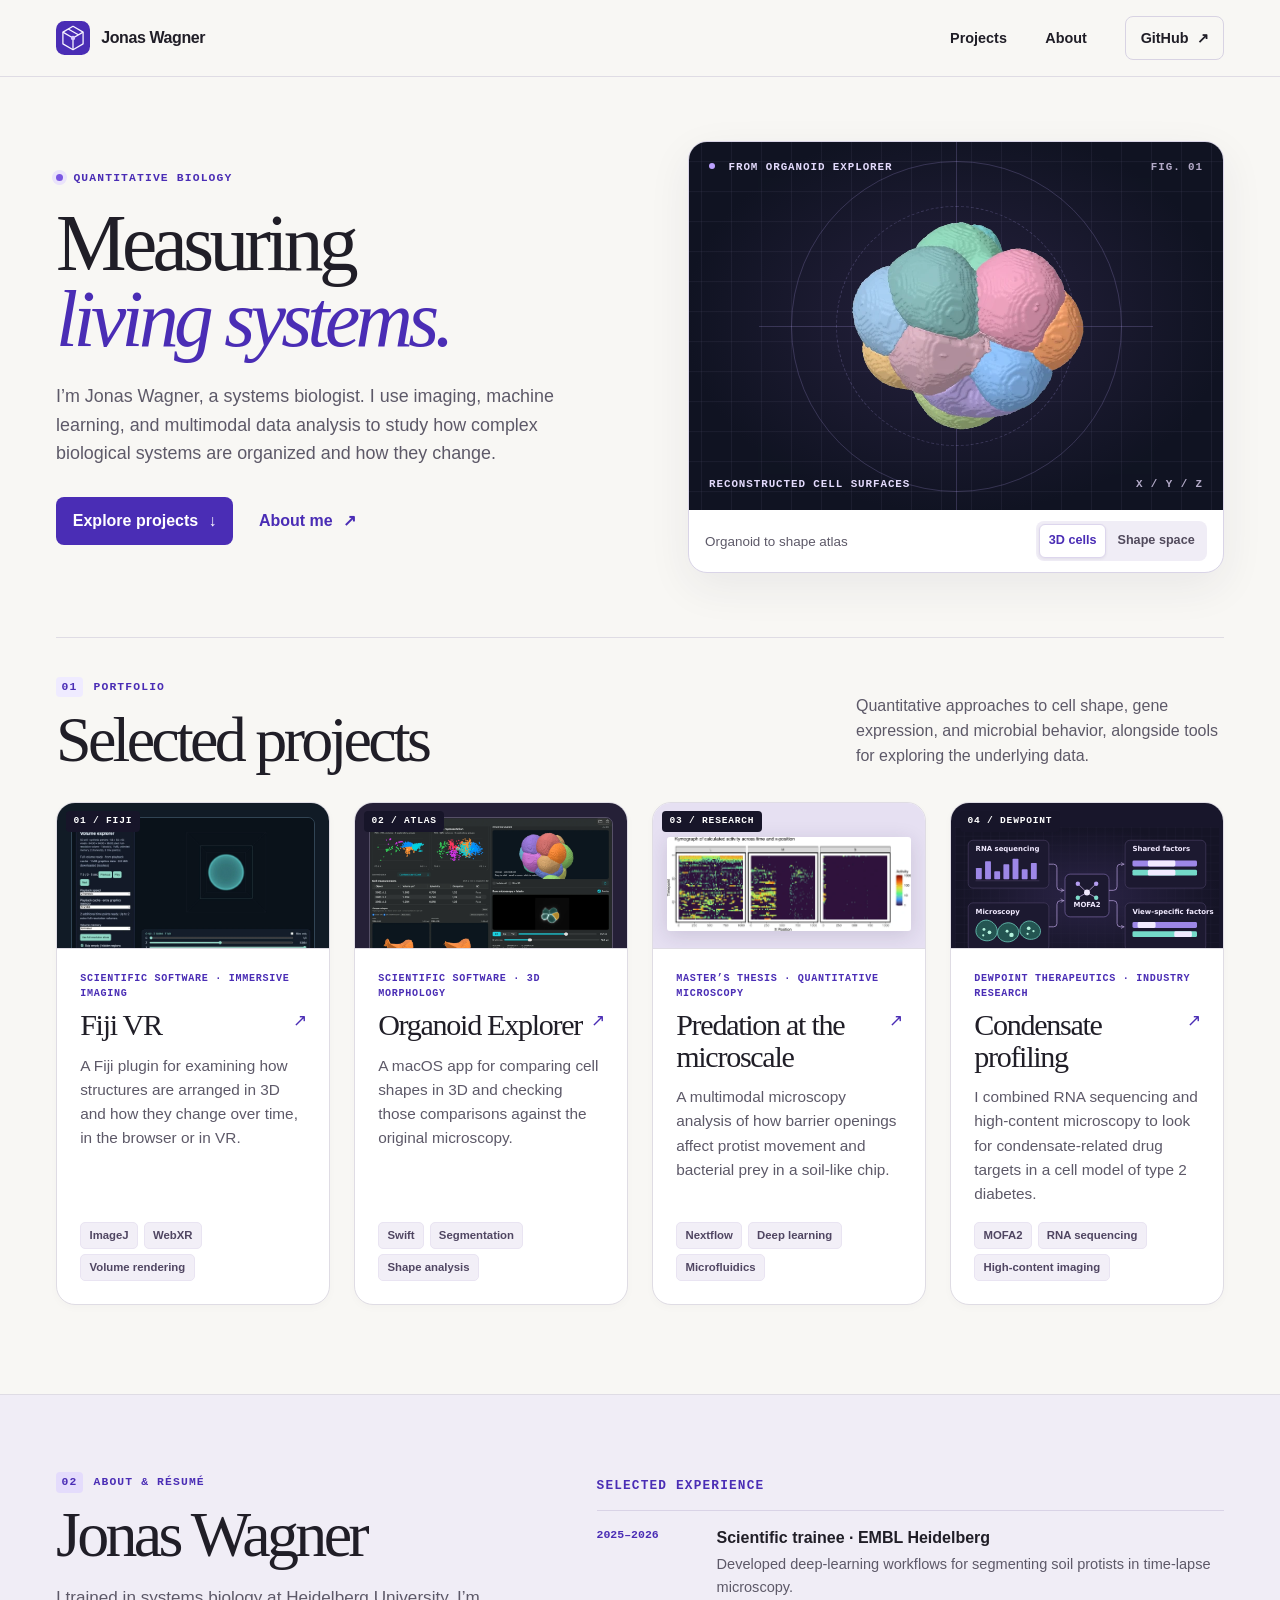
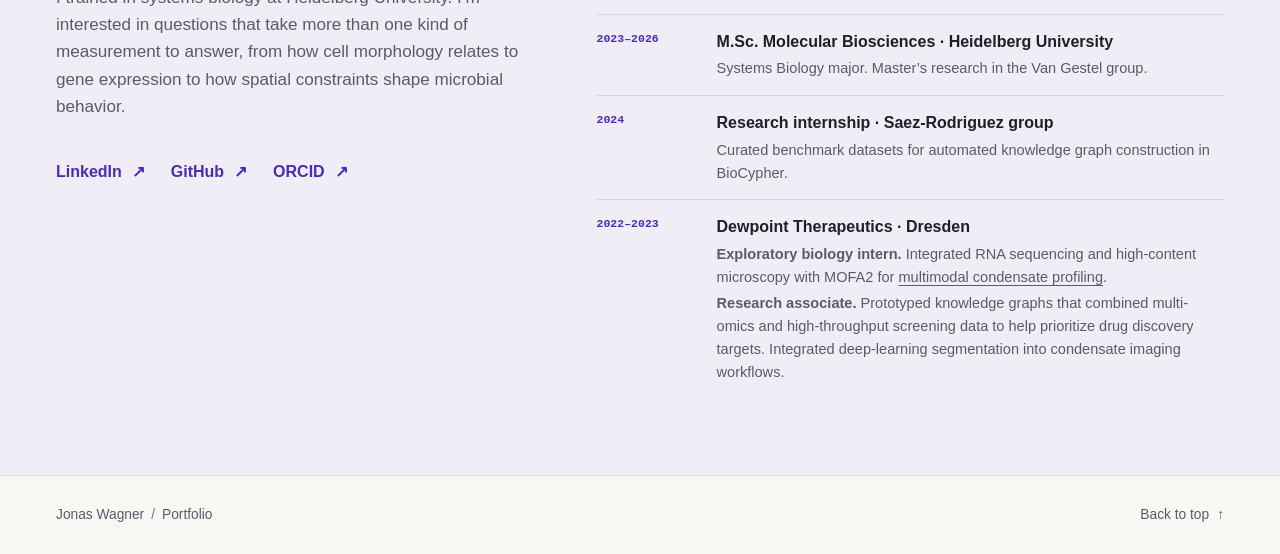
==== index.html @ bb7e2781 "Publish quantitative biology portfolio" ====
<!doctype html>
<html lang="en">
<head>
  <meta charset="utf-8">
  <meta name="viewport" content="width=device-width, initial-scale=1">
  <meta name="theme-color" content="#f8f7f4">
  <meta name="description" content="Jonas Wagner’s quantitative biology portfolio. Explore his work in multimodal data analysis, cell morphology, microbial ecology, and scientific software.">
  <title>Jonas Wagner · Quantitative Biology</title>
  <link rel="icon" href="assets/mark.svg" type="image/svg+xml">
  <link rel="stylesheet" href="assets/site.css">
  <script src="assets/site.js" defer></script>
</head>
<body id="top">
  <a class="skip-link" href="#main">Skip to content</a>
  <header class="site-header">
    <div class="shell header-inner">
      <a class="brand" href="index.html" aria-label="Jonas Wagner home">
        <img src="assets/mark.svg" width="34" height="34" alt="">
        <span>Jonas Wagner</span>
      </a>
      <nav aria-label="Main navigation">
        <a href="#projects">Projects</a>
        <a href="#about">About</a>
        <a class="nav-external" href="https://github.com/WagnerJon">GitHub <span aria-hidden="true">↗</span></a>
      </nav>
    </div>
  </header>

  <main id="main">
    <section class="shell hero" aria-labelledby="hero-title">
      <div class="hero-copy">
        <p class="eyebrow"><span class="dot"></span> Quantitative biology</p>
        <h1 id="hero-title">Measuring <em>living systems.</em></h1>
        <p class="hero-intro">I’m Jonas Wagner, a systems biologist. I use imaging, machine learning, and multimodal data analysis to study how complex biological systems are organized and how they change.</p>
        <div class="hero-actions">
          <a class="button button-primary" href="#projects">Explore projects <span aria-hidden="true">↓</span></a>
          <a class="text-link" href="#about">About me <span aria-hidden="true">↗</span></a>
        </div>
      </div>

      <figure class="specimen" data-specimen>
        <div class="specimen-stage">
          <div class="stage-heading">
            <span><i></i> From Organoid Explorer</span>
            <span class="stage-id">FIG. 01</span>
          </div>
          <div class="reticle" aria-hidden="true"><span></span></div>
          <img class="specimen-image" data-specimen-image src="assets/organoid-reconstruction.webp" alt="Cluster of reconstructed organoid cells, with each cell in a different color" width="760" height="570" fetchpriority="high">
          <div class="stage-foot">
            <span data-specimen-label>Reconstructed cell surfaces</span>
            <span class="axes" aria-hidden="true">X / Y / Z</span>
          </div>
        </div>
        <figcaption class="specimen-caption">
          <span>Organoid to shape atlas</span>
          <div class="switcher" data-specimen-switch hidden role="group" aria-label="Organoid visualization">
            <button type="button" data-view="reconstruction" aria-pressed="true">3D cells</button>
            <button type="button" data-view="shape" aria-pressed="false">Shape space</button>
          </div>
        </figcaption>
      </figure>
    </section>

    <section id="projects" class="shell projects" aria-labelledby="projects-title">
      <div class="section-heading">
        <div>
          <p class="eyebrow"><span class="section-index">01</span> Portfolio</p>
          <h2 id="projects-title">Selected projects</h2>
        </div>
        <p>Quantitative approaches to cell shape, gene expression, and microbial behavior, alongside tools for exploring the underlying data.</p>
      </div>

      <div class="project-grid">
        <article class="project-card">
          <a class="project-cover cover-fiji" href="fiji-vr.html" tabindex="-1" aria-hidden="true">
            <img src="assets/fiji-viewer.webp" width="1280" height="720" alt="">
            <span class="cover-index">01 / FIJI</span>
          </a>
          <div class="project-copy">
            <p class="eyebrow">Scientific software · Immersive imaging</p>
            <h3><a href="fiji-vr.html">Fiji VR <span class="card-arrow" aria-hidden="true">↗</span></a></h3>
            <p>A Fiji plugin for examining how structures are arranged in 3D and how they change over time, in the browser or in VR.</p>
            <ul class="tags" aria-label="Methods"><li>ImageJ</li><li>WebXR</li><li>Volume rendering</li></ul>
          </div>
        </article>

        <article class="project-card">
          <a class="project-cover cover-organoid" href="organoid-explorer.html" tabindex="-1" aria-hidden="true">
            <img src="assets/organoid-explorer.webp" width="1700" height="1137" alt="" loading="lazy">
            <span class="cover-index">02 / ATLAS</span>
          </a>
          <div class="project-copy">
            <p class="eyebrow">Scientific software · 3D morphology</p>
            <h3><a href="organoid-explorer.html">Organoid Explorer <span class="card-arrow" aria-hidden="true">↗</span></a></h3>
            <p>A macOS app for comparing cell shapes in 3D and checking those comparisons against the original microscopy.</p>
            <ul class="tags" aria-label="Methods"><li>Swift</li><li>Segmentation</li><li>Shape analysis</li></ul>
          </div>
        </article>

        <article class="project-card">
          <a class="project-cover cover-thesis" href="masters-thesis.html" tabindex="-1" aria-hidden="true">
            <img src="assets/thesis-activity.webp" width="1013" height="392" alt="" loading="lazy">
            <span class="cover-index">03 / RESEARCH</span>
          </a>
          <div class="project-copy">
            <p class="eyebrow">Master’s thesis · Quantitative microscopy</p>
            <h3><a href="masters-thesis.html">Predation at the microscale <span class="card-arrow" aria-hidden="true">↗</span></a></h3>
            <p>A multimodal microscopy analysis of how barrier openings affect protist movement and bacterial prey in a soil-like chip.</p>
            <ul class="tags" aria-label="Methods"><li>Nextflow</li><li>Deep learning</li><li>Microfluidics</li></ul>
          </div>
        </article>

        <article class="project-card">
          <a class="project-cover cover-dewpoint" href="dewpoint.html" tabindex="-1" aria-hidden="true">
            <img src="assets/dewpoint-workflow.svg" width="720" height="372" alt="" loading="lazy">
            <span class="cover-index">04 / DEWPOINT</span>
          </a>
          <div class="project-copy">
            <p class="eyebrow">Dewpoint Therapeutics · Industry research</p>
            <h3><a href="dewpoint.html">Condensate profiling <span class="card-arrow" aria-hidden="true">↗</span></a></h3>
            <p>I combined RNA sequencing and high-content microscopy to look for condensate-related drug targets in a cell model of type 2 diabetes.</p>
            <ul class="tags" aria-label="Methods"><li>MOFA2</li><li>RNA sequencing</li><li>High-content imaging</li></ul>
          </div>
        </article>
      </div>
    </section>

    <section id="about" class="about" aria-labelledby="about-title">
      <div class="shell about-inner">
        <div>
          <p class="eyebrow"><span class="section-index">02</span> About &amp; résumé</p>
          <h2 id="about-title">Jonas Wagner</h2>
          <p class="about-intro">I trained in systems biology at Heidelberg University. I’m interested in questions that take more than one kind of measurement to answer, from how cell morphology relates to gene expression to how spatial constraints shape microbial behavior.</p>
          <div class="profile-links">
            <a class="text-link" href="https://www.linkedin.com/in/wagnerjon4/">LinkedIn <span aria-hidden="true">↗</span></a>
            <a class="text-link" href="https://github.com/WagnerJon">GitHub <span aria-hidden="true">↗</span></a>
            <a class="text-link" href="https://orcid.org/0009-0003-9838-8700">ORCID <span aria-hidden="true">↗</span></a>
          </div>
        </div>
        <div class="experience">
          <h3>Selected experience</h3>
          <ul class="timeline">
            <li><span class="date">2025–2026</span><div><strong>Scientific trainee · EMBL Heidelberg</strong><p>Developed deep-learning workflows for segmenting soil protists in time-lapse microscopy.</p></div></li>
            <li><span class="date">2023–2026</span><div><strong>M.Sc. Molecular Biosciences · Heidelberg University</strong><p>Systems Biology major. Master’s research in the Van Gestel group.</p></div></li>
            <li><span class="date">2024</span><div><strong>Research internship · Saez-Rodriguez group</strong><p>Curated benchmark datasets for automated knowledge graph construction in BioCypher.</p></div></li>
            <li id="dewpoint">
              <span class="date">2022–2023</span>
              <div>
                <strong>Dewpoint Therapeutics · Dresden</strong>
                <p><b>Exploratory biology intern.</b> Integrated RNA sequencing and high-content microscopy with MOFA2 for <a href="dewpoint.html">multimodal condensate profiling</a>.</p>
                <p><b>Research associate.</b> Prototyped knowledge graphs that combined multi-omics and high-throughput screening data to help prioritize drug discovery targets. Integrated deep-learning segmentation into condensate imaging workflows.</p>
              </div>
            </li>
          </ul>
        </div>
      </div>
    </section>
  </main>

  <footer class="site-footer">
    <div class="shell footer-inner">
      <span>Jonas Wagner <span class="footer-divider">/</span> Portfolio</span>
      <a href="#top">Back to top <span aria-hidden="true">↑</span></a>
    </div>
  </footer>
</body>
</html>
---- assets/site.css ----
:root {
  color-scheme: light;
  --paper: #f8f7f4;
  --white: #fff;
  --ink: #201e27;
  --muted: #5d5968;
  --line: #dfdce4;
  --accent: #4a2db5;
  --accent-dark: #38218e;
  --tint: #efebff;
  --night: #111423;
  --serif: Georgia, "Times New Roman", serif;
  --mono: ui-monospace, "SFMono-Regular", Consolas, monospace;
  --radius: 19px;
  font-family: -apple-system, BlinkMacSystemFont, "Segoe UI", sans-serif;
  color: var(--ink);
  background: var(--paper);
}

*, *::before, *::after { box-sizing: border-box; }
[hidden] { display: none !important; }
html { scroll-behavior: smooth; scroll-padding-top: 1.5rem; }
body { margin: 0; line-height: 1.58; }
img, video, canvas { display: block; max-width: 100%; }
img, video { height: auto; }
a { color: inherit; text-underline-offset: .24em; }
a:hover { color: var(--accent); }
button, input, select { font: inherit; }
button { cursor: pointer; }
:focus-visible { outline: 3px solid #7052e4; outline-offset: 4px; }
figure, ul, ol, p, h1, h2, h3 { margin: 0; }
h1, h2, h3 { line-height: 1.05; }
h1, h2 { font-family: var(--serif); font-weight: 400; letter-spacing: -.058em; }

.shell { width: min(1240px, calc(100% - 7rem)); margin-inline: auto; }
.skip-link {
  position: fixed;
  top: 1rem;
  left: 1rem;
  z-index: 10;
  padding: .65rem 1rem;
  background: var(--white);
  color: var(--accent);
  transform: translateY(-200%);
}
.skip-link:focus { transform: none; }
.site-header { border-bottom: 1px solid var(--line); }
.header-inner {
  display: flex;
  justify-content: space-between;
  align-items: center;
  gap: 1rem;
  min-height: 76px;
}
.brand { display: inline-flex; align-items: center; gap: .7rem; text-decoration: none; font-weight: 680; letter-spacing: -.025em; }
.brand img { flex: none; }
.site-header nav { display: flex; align-items: center; gap: clamp(.8rem, 3vw, 2.4rem); }
.site-header nav a { display: inline-flex; gap: .5rem; align-items: center; min-height: 44px; font-size: .9rem; text-decoration: none; font-weight: 620; }
.site-header .nav-external { padding-inline: .9rem; border: 1px solid #d8d3e3; border-radius: 8px; }
.nav-external:hover { background: var(--tint); border-color: #c5b9f1; }

.hero {
  display: grid;
  grid-template-columns: 1.06fr 1fr;
  align-items: center;
  gap: clamp(2rem, 5vw, 5.5rem);
  padding-block: clamp(3.7rem, 5vw, 5rem);
}
.hero-copy { padding-block: 1rem; }
.eyebrow {
  display: flex;
  align-items: center;
  gap: .65rem;
  font: 650 .71rem/1.45 var(--mono);
  letter-spacing: .1em;
  text-transform: uppercase;
  color: var(--accent);
}
.dot { width: 7px; height: 7px; border-radius: 50%; background: #7a56e2; flex: none; box-shadow: 0 0 0 4px #eae3fb; }
.hero h1 { font-size: clamp(3.25rem, 6.2vw, 6.15rem); line-height: .96; margin: 1.2rem 0 1.55rem; }
.hero h1 em { display: block; font-weight: inherit; color: var(--accent); }
.hero-intro { max-width: 33rem; font-size: clamp(1.02rem, 1.4vw, 1.23rem); color: var(--muted); }
.hero-actions, .profile-links { display: flex; flex-wrap: wrap; align-items: center; gap: 1rem 1.6rem; margin-top: 1.85rem; }
.button, .text-link { display: inline-flex; align-items: center; gap: .65rem; min-height: 44px; font-weight: 650; text-decoration: none; }
.button { padding: .7rem 1.05rem; border-radius: 8px; }
.button-primary { color: #fff; background: var(--accent); }
.button-primary:hover { color: #fff; background: var(--accent-dark); }
.text-link { color: var(--accent); }
.text-link:hover { text-decoration: underline; }

.specimen { min-width: 0; border: 1px solid #d9d4e7; border-radius: var(--radius); background: #fff; box-shadow: 0 14px 44px #29244512; }
.specimen-stage {
  position: relative;
  isolation: isolate;
  overflow: hidden;
  display: grid;
  place-items: center;
  width: 100%;
  aspect-ratio: 1.45;
  min-height: 250px;
  color: #e3dafc;
  border-radius: calc(var(--radius) - 1px) calc(var(--radius) - 1px) 0 0;
  background:
    linear-gradient(#cec4fd0f 1px, transparent 1px) center / 30px 30px,
    linear-gradient(90deg, #cec4fd0f 1px, transparent 1px) center / 30px 30px,
    radial-gradient(ellipse at 50% 48%, #26213e, #101322 72%);
}
.stage-heading, .stage-foot {
  z-index: 2;
  position: absolute;
  inset-inline: 1.25rem;
  display: flex;
  justify-content: space-between;
  align-items: center;
  gap: .7rem;
  font: 600 clamp(.56rem, 1vw, .68rem)/1.4 var(--mono);
  letter-spacing: .085em;
  text-transform: uppercase;
}
.stage-heading { top: 1.15rem; }
.stage-foot { bottom: 1.1rem; }
.stage-heading i { display: inline-block; width: 6px; height: 6px; margin: 0 6px 1px 0; background: #bca1ff; border-radius: 50%; }
.stage-id, .axes { color: #b4abc9; white-space: nowrap; }
.reticle {
  position: absolute;
  width: 62%;
  aspect-ratio: 1;
  border: 1px solid #b6a7f436;
  border-radius: 50%;
  display: grid;
  place-items: center;
}
.reticle span { width: 73%; aspect-ratio: 1; border: 1px dashed #b6a7f437; border-radius: 50%; }
.reticle::before, .reticle::after { content: ""; position: absolute; background: #b6a7f436; }
.reticle::before { width: 120%; height: 1px; }
.reticle::after { height: 120%; width: 1px; }
.specimen-image { width: 74%; height: auto; position: relative; mix-blend-mode: lighten; }
.specimen-caption {
  display: flex;
  align-items: center;
  justify-content: space-between;
  gap: .5rem;
  min-height: 62px;
  padding: .5rem 1rem;
  color: var(--muted);
  font-size: .84rem;
}
.switcher { display: flex; gap: .15rem; border-radius: 8px; padding: 3px; background: #f0edf6; }
.switcher button {
  border: 1px solid transparent;
  border-radius: 6px;
  padding: .3rem .52rem;
  min-height: 34px;
  white-space: nowrap;
  font-size: .79rem;
  font-weight: 620;
  background: transparent;
  color: #514a5c;
}
.switcher button:hover { color: var(--accent); }
.switcher button[aria-pressed="true"] { background: #fff; border-color: #ddd6ed; color: var(--accent); box-shadow: 0 1px 3px #29244514; }

.projects { border-top: 1px solid var(--line); padding-block: 2.4rem clamp(4rem, 7vw, 7rem); }
.section-heading { display: flex; align-items: end; justify-content: space-between; gap: 1rem 2rem; margin-bottom: 1.8rem; }
.section-heading h2, .about h2 { margin-top: .52rem; font-size: clamp(2.7rem, 5vw, 4.45rem); }
.section-heading > p { max-width: 23rem; color: var(--muted); margin-bottom: .25rem; }
.section-index { display: inline-grid; place-items: center; padding: .13rem .35rem; border-radius: 4px; background: var(--tint); }
.project-grid { display: grid; grid-template-columns: repeat(4, minmax(0, 1fr)); gap: clamp(.85rem, 2vw, 1.5rem); }
.project-card {
  min-width: 0;
  position: relative;
  display: flex;
  flex-direction: column;
  overflow: hidden;
  background: #fff;
  border: 1px solid var(--line);
  border-radius: var(--radius);
  box-shadow: 0 3px 9px #24213006;
  transition: border-color .2s, box-shadow .2s, transform .2s;
}
.project-card:hover, .project-card:focus-within { border-color: #ad9ddb; box-shadow: 0 13px 30px #29244514; transform: translateY(-3px); }
.project-cover {
  position: relative;
  display: grid;
  place-items: center;
  overflow: hidden;
  aspect-ratio: 1.86;
  padding: .9rem .85rem 0;
  border-bottom: 1px solid var(--line);
}
.project-cover img { width: 100%; }
.cover-fiji { background: #111b26; }
.cover-fiji img { border: 1px solid #314454; border-radius: 7px 7px 0 0; }
.cover-organoid { background: #252037; }
.cover-organoid img { border: 1px solid #565067; border-radius: 7px 7px 0 0; align-self: start; }
.cover-thesis { background: #e6e0f2; padding: 1.85rem .85rem .75rem; }
.cover-thesis img { box-shadow: 0 4px 20px #32234726; border-radius: 3px; }
.cover-dewpoint { background: #18162b; padding: 1.55rem .25rem .25rem; }
.cover-index {
  position: absolute;
  top: .5rem;
  left: .55rem;
  padding: .27rem .48rem;
  border-radius: 4px;
  background: #171529;
  color: #fff;
  font: 600 .6rem/1.35 var(--mono);
  letter-spacing: .08em;
}
.project-copy { padding: clamp(1rem, 2vw, 1.45rem); flex: 1; display: flex; flex-direction: column; align-items: start; }
.project-copy .eyebrow { font-size: .63rem; letter-spacing: .07em; }
.project-copy h3 { align-self: stretch; margin-top: .55rem; font-family: var(--serif); font-weight: 400; font-size: clamp(1.45rem, 2.35vw, 2.13rem); letter-spacing: -.043em; }
.project-copy h3 a { display: flex; align-items: start; justify-content: space-between; gap: .4rem; text-decoration: none; }
.card-arrow { font: 500 1.04rem/1.4 var(--mono); color: var(--accent); }
.project-copy > p:not(.eyebrow) { margin: .75rem 0 1rem; color: var(--muted); font-size: .96rem; }
.tags { display: flex; flex-wrap: wrap; gap: .35rem; padding: 0; margin-top: auto; list-style: none; }
.tags li { padding: .2rem .52rem; color: #504662; background: #f2eff7; border: 1px solid #e9e4f2; border-radius: 5px; font-size: .71rem; font-weight: 620; }

.about { background: #f0edf6; border-block: 1px solid var(--line); }
.about-inner { display: grid; grid-template-columns: .85fr 1.15fr; gap: clamp(2rem, 6vw, 6rem); padding-block: clamp(3rem, 6vw, 6rem); }
.about .section-index { background: #e4dcfc; }
.about-intro { margin-top: 1rem; color: var(--muted); max-width: 29rem; font-size: 1.07rem; }
.experience h3 { font-size: .8rem; text-transform: uppercase; font-family: var(--mono); letter-spacing: .09em; color: var(--accent); margin: .4rem 0 1.1rem; }
.timeline { list-style: none; padding: 0; }
.timeline li { display: grid; grid-template-columns: 6.5rem 1fr; gap: .55rem 1rem; border-top: 1px solid #d9d3e6; padding: .9rem 0; }
.timeline p { font-size: .91rem; color: var(--muted); margin-top: .19rem; }
.date { font: 600 .72rem/1.8 var(--mono); color: var(--accent); }
.footer-inner { display: flex; justify-content: space-between; align-items: center; gap: .75rem; min-height: 78px; color: var(--muted); font-size: .86rem; }
.footer-inner a { min-height: 44px; display: inline-flex; align-items: center; gap: .5rem; text-decoration: none; }
.footer-inner a:hover { text-decoration: underline; }
.footer-divider { color: #7667a3; margin-inline: .2rem; }

.case { padding-block: 2.25rem 4.5rem; max-width: 1060px; }
.breadcrumb { display: inline-flex; align-items: center; gap: .55rem; min-height: 44px; margin-bottom: 1.7rem; font-size: .91rem; }
.case-header { margin-bottom: 2.5rem; }
.case-header h1 { font-size: clamp(3.1rem, 7vw, 6rem); margin-block: .65rem 1rem; max-width: 16ch; }
.case-lead { color: var(--muted); font-size: clamp(1.13rem, 1.65vw, 1.35rem); max-width: 59ch; }
.case-header .tags { margin-top: 1.2rem; }
.case-actions { display: flex; flex-wrap: wrap; gap: 0 1.45rem; margin-top: .65rem; }
.case-section { margin-block: 3.15rem; }
.case-section h2, .case-text h2 { font-size: clamp(2rem, 4vw, 3.25rem); margin: .45rem 0 .9rem; }
.case-section > p, .case-text p { color: var(--muted); max-width: 69ch; margin-block: .65rem; }
.case-figure { margin-top: 1.25rem; }
.case-figure > a, .case-figure > img, .case-figure > video, .stack-demo { display: block; border: 1px solid var(--line); border-radius: var(--radius); overflow: hidden; }
.case-figure > a > img, .case-figure > img, .case-figure > video { width: 100%; }
.case-figure > video { background: var(--night); }
.case-figure .paper-figure { padding: clamp(.5rem, 2vw, 1.5rem); background: #fff; }
.case-figure figcaption { display: flex; align-items: baseline; gap: .55rem; color: var(--muted); margin-top: .7rem; font-size: .9rem; }
.figure-label { flex: none; color: var(--accent); font: 650 .68rem/1.4 var(--mono); letter-spacing: .08em; }
.case-details { display: grid; grid-template-columns: repeat(2, minmax(0, 1fr)); gap: 1.5rem 3rem; border-block: 1px solid var(--line); padding-block: 1.75rem; margin-block: 2.5rem; }
.case-text .eyebrow { font-size: .68rem; }
.case-text .text-link { margin-top: .3rem; }
.case-end { border-top: 1px solid var(--line); padding-top: 1rem; display: flex; justify-content: space-between; flex-wrap: wrap; gap: .5rem 1.5rem; }
.stack-demo { display: grid; grid-template-columns: minmax(0, 1.3fr) minmax(220px, .7fr); align-items: stretch; color: #f1ebff; background: var(--night); }
.stack-view {
  display: grid;
  place-items: center;
  padding: 1.3rem;
  min-height: 240px;
  background:
    linear-gradient(#cec4fd16 1px, transparent 1px) center / 24px 24px,
    linear-gradient(90deg, #cec4fd16 1px, transparent 1px) center / 24px 24px,
    #0c1225;
}
.stack-view canvas, .stack-view img { width: min(100%, 270px); height: auto; aspect-ratio: 1; }
.stack-panel { display: flex; flex-direction: column; justify-content: center; gap: .7rem; padding: 1.4rem; border-left: 1px solid #36334c; }
.stack-panel h3 { font-family: var(--serif); font-size: 1.65rem; font-weight: 400; letter-spacing: -.03em; }
.stack-panel p { font-size: .9rem; color: #d0c6e3; }
.stack-controls { display: grid; gap: .5rem; margin-top: .3rem; }
.stack-controls label { font-size: .86rem; font-weight: 620; }
.stack-controls select { color: #f1ebff; background: #27223b; border: 1px solid #665b7d; border-radius: 6px; padding: .55rem; min-height: 44px; }
.stack-controls input { width: 100%; margin: 0; accent-color: #c2a8ff; }
.stack-controls output { font: 600 .78rem/1.5 var(--mono); color: #d0c6e3; }

@media (max-width: 1180px) {
  .project-grid { grid-template-columns: repeat(2, minmax(0, 1fr)); }
}
@media (max-width: 1050px) {
  .shell { width: calc(100% - 4rem); }
  .hero { gap: 2rem; }
}
@media (min-width: 531px) and (max-width: 880px) {
  .project-grid { grid-template-columns: 1fr; }
  .project-card { display: grid; grid-template-columns: 40% 1fr; }
  .project-cover { aspect-ratio: auto; border-right: 1px solid var(--line); border-bottom: 0; padding-bottom: .85rem; }
  .cover-organoid img { align-self: center; }
}
@media (max-width: 760px) {
  .shell { width: calc(100% - 2.25rem); }
  .header-inner { min-height: 66px; }
  .site-header nav { gap: 1rem; }
  .site-header .nav-external { padding: 0; border: 0; }
  .hero { grid-template-columns: 1fr; gap: 1.85rem; padding-block: 2.55rem 3rem; }
  .hero-copy { padding-block: 0; }
  .hero h1 { font-size: clamp(3.6rem, 11.5vw, 6rem); margin: .95rem 0 1.15rem; }
  .hero-actions { margin-top: 1.3rem; }
  .specimen { width: min(100%, 34rem); }
  .specimen-stage { aspect-ratio: 1.55; }
  .section-heading { align-items: start; flex-direction: column; gap: .8rem; }
  .about-inner { grid-template-columns: 1fr; gap: 1.65rem; }
}
@media (max-width: 530px) {
  .brand { gap: .5rem; font-size: .93rem; }
  .brand img { width: 27px; height: 27px; }
  .site-header nav { gap: .72rem; }
  .site-header nav a { font-size: .82rem; gap: .15rem; }
  .hero .eyebrow { font-size: .63rem; }
  .project-grid, .case-details, .stack-demo { grid-template-columns: 1fr; }
  .specimen-caption { padding-inline: .7rem; font-size: .76rem; }
  .stage-heading, .stage-foot { inset-inline: .85rem; }
  .timeline li { grid-template-columns: 1fr; gap: .12rem; }
  .case { padding-top: 1.2rem; }
  .case-figure figcaption { display: block; }
  .figure-label { margin-right: .45rem; }
  .stack-panel { border-left: 0; border-top: 1px solid #36334c; }
}
@media (max-width: 360px) {
  .site-header .nav-external { display: none; }
}
@media (prefers-reduced-motion: reduce) {
  html { scroll-behavior: auto; }
  *, *::before, *::after { transition: none !important; }
}
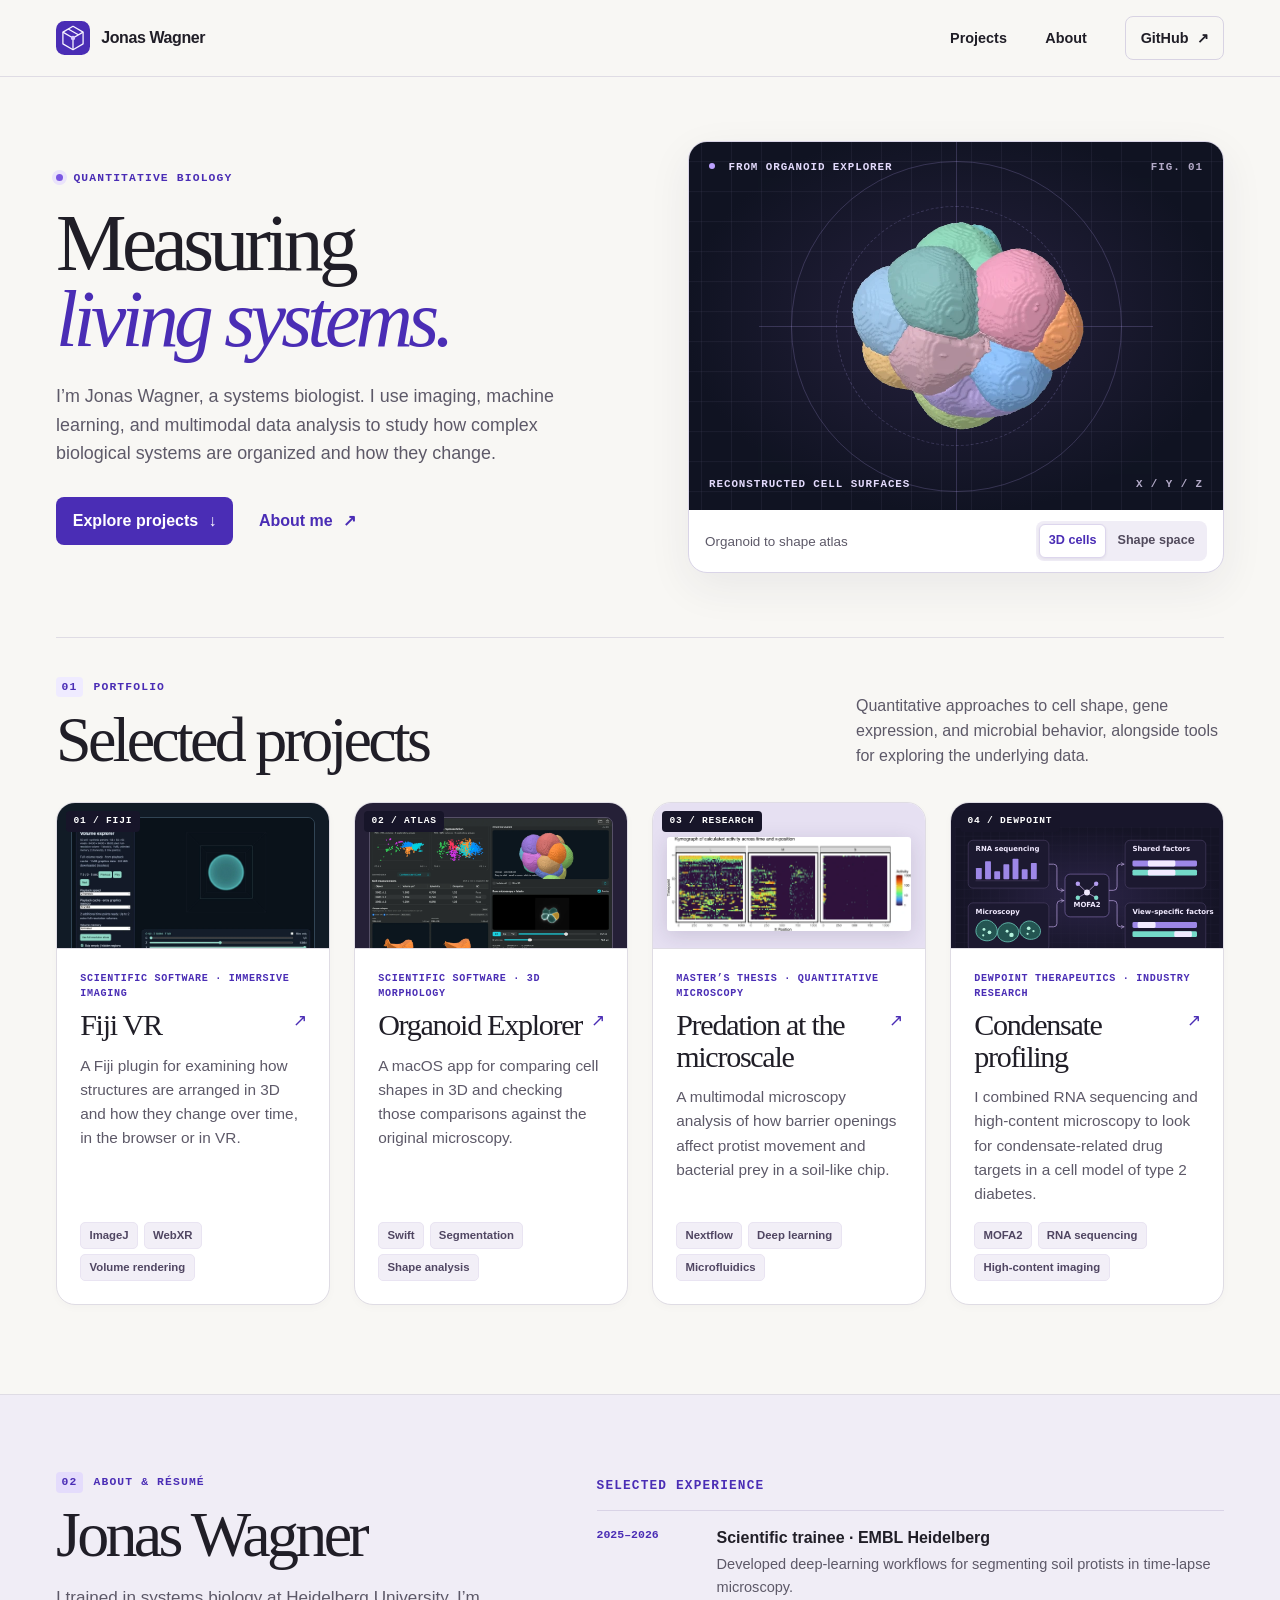
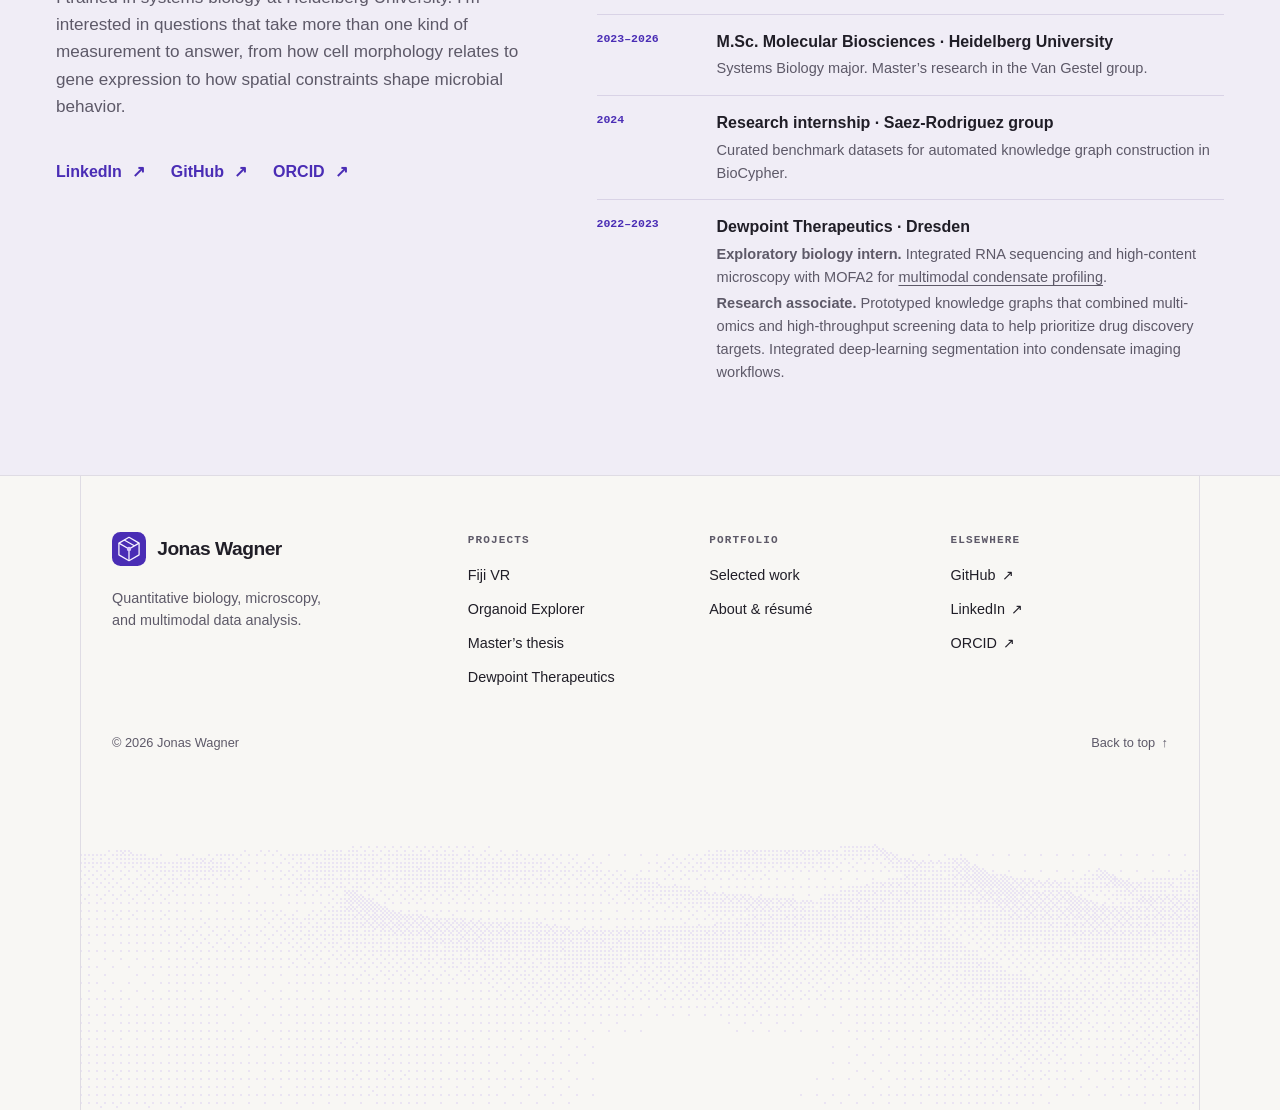
==== commit 08198fdf: "Add animated ridgeline footer" ====
--- a/index.html
+++ b/index.html
@@ -9,6 +9,7 @@
   <link rel="icon" href="assets/mark.svg" type="image/svg+xml">
   <link rel="stylesheet" href="assets/site.css">
   <script src="assets/site.js" defer></script>
+  <script src="assets/ridgeline.js" defer></script>
 </head>
 <body id="top">
   <a class="skip-link" href="#main">Skip to content</a>
@@ -157,10 +158,45 @@
     </section>
   </main>
 
-  <footer class="site-footer">
-    <div class="shell footer-inner">
-      <span>Jonas Wagner <span class="footer-divider">/</span> Portfolio</span>
-      <a href="#top">Back to top <span aria-hidden="true">↑</span></a>
+  <footer id="footer" class="site-footer" data-ridgeline>
+    <div class="footer-frame">
+      <div class="footer-top">
+        <div class="footer-brand">
+          <a class="brand" href="index.html"><img src="assets/mark.svg" width="34" height="34" alt=""><span>Jonas Wagner</span></a>
+          <p>Quantitative biology, microscopy, and multimodal data analysis.</p>
+        </div>
+        <nav class="footer-group" aria-label="Footer projects">
+          <h2>Projects</h2>
+          <ul>
+            <li><a href="fiji-vr.html">Fiji VR</a></li>
+            <li><a href="organoid-explorer.html">Organoid Explorer</a></li>
+            <li><a href="masters-thesis.html">Master’s thesis</a></li>
+            <li><a href="dewpoint.html">Dewpoint Therapeutics</a></li>
+          </ul>
+        </nav>
+        <nav class="footer-group" aria-label="Footer portfolio">
+          <h2>Portfolio</h2>
+          <ul>
+            <li><a href="index.html#projects">Selected work</a></li>
+            <li><a href="index.html#about">About &amp; résumé</a></li>
+          </ul>
+        </nav>
+        <nav class="footer-group" aria-label="Footer profiles">
+          <h2>Elsewhere</h2>
+          <ul>
+            <li><a href="https://github.com/WagnerJon">GitHub <span aria-hidden="true">↗</span></a></li>
+            <li><a href="https://www.linkedin.com/in/wagnerjon4/">LinkedIn <span aria-hidden="true">↗</span></a></li>
+            <li><a href="https://orcid.org/0009-0003-9838-8700">ORCID <span aria-hidden="true">↗</span></a></li>
+          </ul>
+        </nav>
+      </div>
+      <div class="footer-bar">
+        <p>© 2026 Jonas Wagner</p>
+        <a href="#top">Back to top <span aria-hidden="true">↑</span></a>
+      </div>
+      <div class="footer-scene" aria-hidden="true">
+        <canvas width="560" height="175"></canvas>
+      </div>
     </div>
   </footer>
 </body>
--- a/assets/site.css
+++ b/assets/site.css
@@ -225,10 +225,71 @@
 .timeline li { display: grid; grid-template-columns: 6.5rem 1fr; gap: .55rem 1rem; border-top: 1px solid #d9d3e6; padding: .9rem 0; }
 .timeline p { font-size: .91rem; color: var(--muted); margin-top: .19rem; }
 .date { font: 600 .72rem/1.8 var(--mono); color: var(--accent); }
-.footer-inner { display: flex; justify-content: space-between; align-items: center; gap: .75rem; min-height: 78px; color: var(--muted); font-size: .86rem; }
-.footer-inner a { min-height: 44px; display: inline-flex; align-items: center; gap: .5rem; text-decoration: none; }
-.footer-inner a:hover { text-decoration: underline; }
-.footer-divider { color: #7667a3; margin-inline: .2rem; }
+.site-footer { background: var(--paper); }
+.footer-frame { position: relative; width: min(1120px, calc(100% - 2.25rem)); margin-inline: auto; }
+.footer-frame::before, .footer-frame::after {
+  content: "";
+  position: absolute;
+  inset-block: 0;
+  z-index: 1;
+  width: 1px;
+  background: var(--line);
+  transform-origin: top;
+  pointer-events: none;
+}
+.footer-frame::before { left: 0; }
+.footer-frame::after { right: 0; }
+.footer-top {
+  display: flex;
+  flex-wrap: wrap;
+  gap: 1.8rem 1.5rem;
+  padding: 3.5rem clamp(1rem, 3vw, 2rem) 2rem;
+}
+.footer-brand { flex: 1.6 0 11rem; }
+.footer-brand .brand { font-size: 1.2rem; }
+.footer-brand p { max-width: 29ch; margin-top: .85rem; color: var(--muted); font-size: .9rem; }
+.footer-group { flex: 1 0 7.5rem; }
+.footer-group h2 {
+  color: var(--muted);
+  font: 650 .69rem/1.45 var(--mono);
+  letter-spacing: .1em;
+  text-transform: uppercase;
+  margin-bottom: .65rem;
+}
+.footer-group ul { padding: 0; list-style: none; }
+.footer-group a, .footer-bar a {
+  display: inline-flex;
+  align-items: center;
+  gap: .4rem;
+  min-height: 34px;
+  text-decoration: none;
+}
+.footer-group a { font-size: .9rem; }
+.footer-group a:hover, .footer-bar a:hover { text-decoration: underline; }
+.footer-bar {
+  display: flex;
+  align-items: center;
+  justify-content: space-between;
+  flex-wrap: wrap;
+  gap: .15rem 1rem;
+  padding-inline: clamp(1rem, 3vw, 2rem);
+  color: var(--muted);
+  font-size: .8rem;
+}
+.footer-scene { height: 350px; overflow: hidden; }
+.footer-scene canvas { width: 100%; height: 100%; object-fit: cover; image-rendering: pixelated; }
+@media (prefers-reduced-motion: no-preference) {
+  .footer-visible .footer-frame::before, .footer-visible .footer-frame::after { animation: footer-guide 1.3s ease-out both; }
+  .footer-visible .footer-frame::after { animation-delay: 80ms; }
+  .footer-visible .footer-top > *, .footer-visible .footer-bar { animation: footer-rise .85s ease-out both; }
+  .footer-visible .footer-top > :nth-child(2) { animation-delay: 90ms; }
+  .footer-visible .footer-top > :nth-child(3) { animation-delay: 180ms; }
+  .footer-visible .footer-top > :nth-child(4) { animation-delay: 270ms; }
+  .footer-visible .footer-bar { animation-delay: 360ms; }
+  .footer-visible:focus-within .footer-top > *, .footer-visible:focus-within .footer-bar { animation: none; }
+}
+@keyframes footer-guide { from { transform: scaleY(0); } to { transform: scaleY(1); } }
+@keyframes footer-rise { from { opacity: .25; transform: translateY(10px); } to { opacity: 1; transform: none; } }
 
 .case { padding-block: 2.25rem 4.5rem; max-width: 1060px; }
 .breadcrumb { display: inline-flex; align-items: center; gap: .55rem; min-height: 44px; margin-bottom: 1.7rem; font-size: .91rem; }
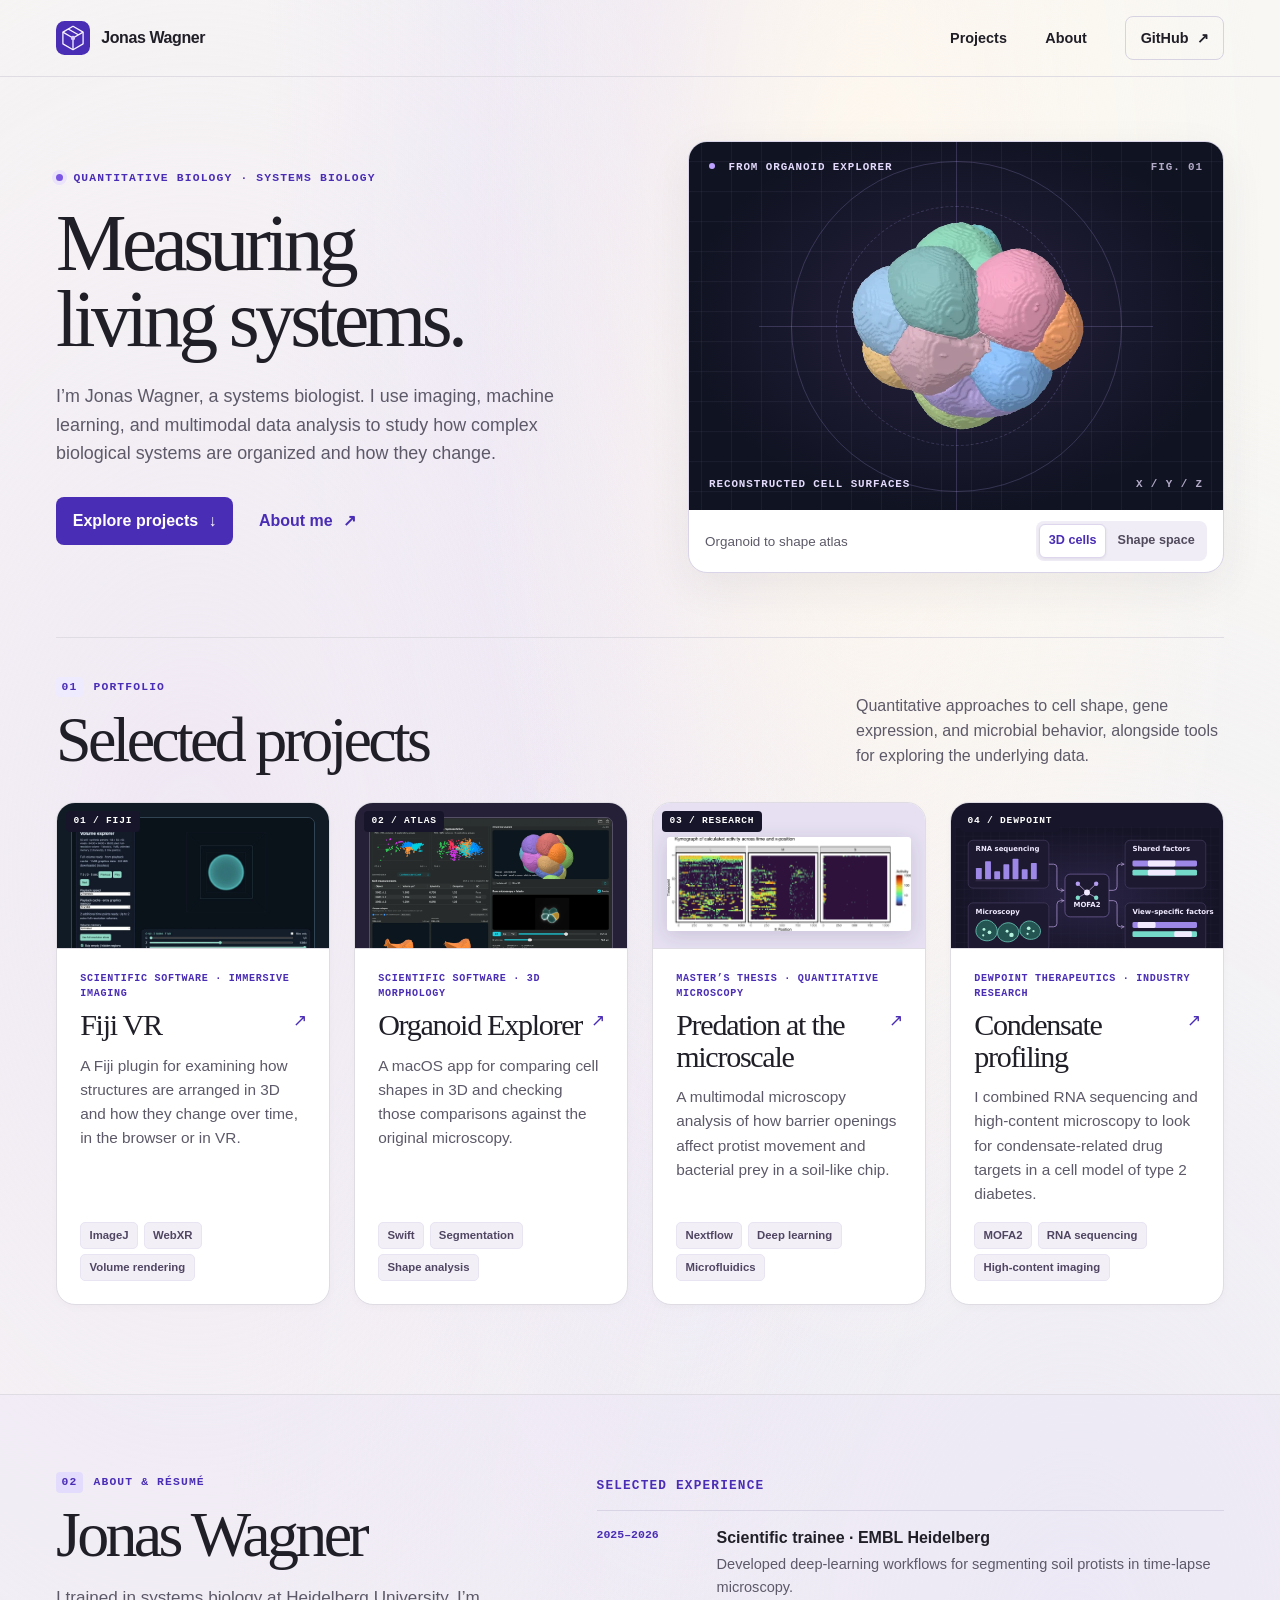
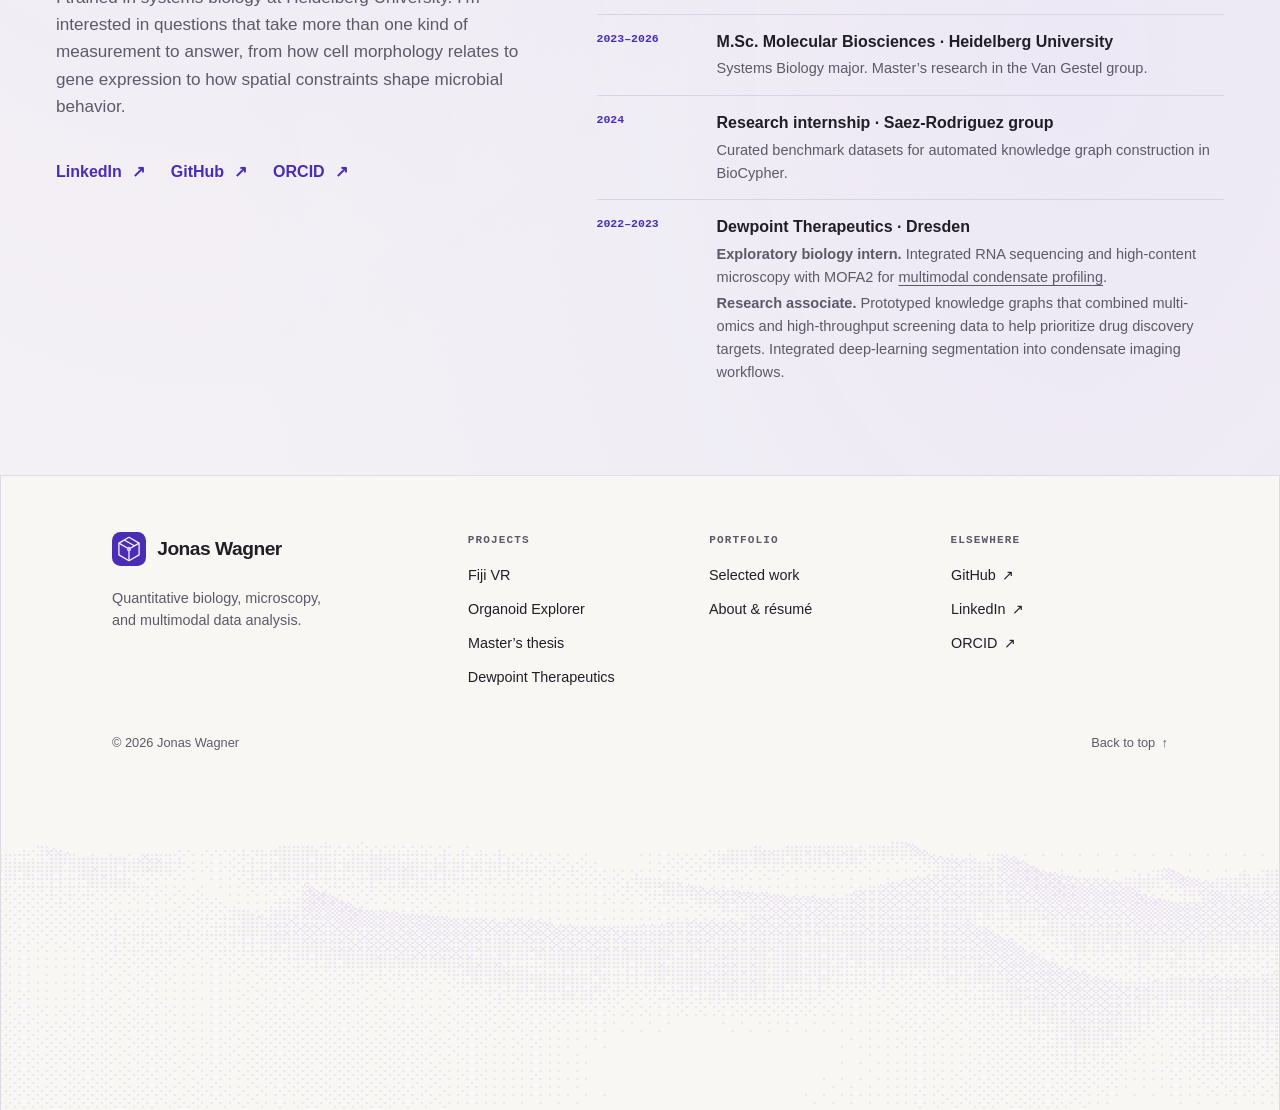
==== commit abf18565: "Refine portfolio typography and page backgrounds" ====
--- a/index.html
+++ b/index.html
@@ -30,8 +30,8 @@
   <main id="main">
     <section class="shell hero" aria-labelledby="hero-title">
       <div class="hero-copy">
-        <p class="eyebrow"><span class="dot"></span> Quantitative biology</p>
-        <h1 id="hero-title">Measuring <em>living systems.</em></h1>
+        <p class="eyebrow"><span class="dot"></span> Quantitative Biology · Systems Biology</p>
+        <h1 id="hero-title">Measuring <span>living systems.</span></h1>
         <p class="hero-intro">I’m Jonas Wagner, a systems biologist. I use imaging, machine learning, and multimodal data analysis to study how complex biological systems are organized and how they change.</p>
         <div class="hero-actions">
           <a class="button button-primary" href="#projects">Explore projects <span aria-hidden="true">↓</span></a>
--- a/assets/site.css
+++ b/assets/site.css
@@ -20,7 +20,16 @@
 *, *::before, *::after { box-sizing: border-box; }
 [hidden] { display: none !important; }
 html { scroll-behavior: smooth; scroll-padding-top: 1.5rem; }
-body { margin: 0; line-height: 1.58; }
+body {
+  margin: 0;
+  line-height: 1.58;
+  background:
+    radial-gradient(ellipse at 68% 10%, #fff9ee, #fff9ee00 32%),
+    radial-gradient(ellipse at 15% 32%, #eadff59c, #eadff500 44%),
+    radial-gradient(ellipse at 53% 2%, #e5ddf6ba, #e5ddf600 43%),
+    radial-gradient(ellipse at 84% 61%, #e9e6f6b3, #e9e6f600 56%),
+    var(--paper);
+}
 img, video, canvas { display: block; max-width: 100%; }
 img, video { height: auto; }
 a { color: inherit; text-underline-offset: .24em; }
@@ -78,7 +87,7 @@
 }
 .dot { width: 7px; height: 7px; border-radius: 50%; background: #7a56e2; flex: none; box-shadow: 0 0 0 4px #eae3fb; }
 .hero h1 { font-size: clamp(3.25rem, 6.2vw, 6.15rem); line-height: .96; margin: 1.2rem 0 1.55rem; }
-.hero h1 em { display: block; font-weight: inherit; color: var(--accent); }
+.hero h1 span { display: block; }
 .hero-intro { max-width: 33rem; font-size: clamp(1.02rem, 1.4vw, 1.23rem); color: var(--muted); }
 .hero-actions, .profile-links { display: flex; flex-wrap: wrap; align-items: center; gap: 1rem 1.6rem; margin-top: 1.85rem; }
 .button, .text-link { display: inline-flex; align-items: center; gap: .65rem; min-height: 44px; font-weight: 650; text-decoration: none; }
@@ -216,7 +225,7 @@
 .tags { display: flex; flex-wrap: wrap; gap: .35rem; padding: 0; margin-top: auto; list-style: none; }
 .tags li { padding: .2rem .52rem; color: #504662; background: #f2eff7; border: 1px solid #e9e4f2; border-radius: 5px; font-size: .71rem; font-weight: 620; }
 
-.about { background: #f0edf6; border-block: 1px solid var(--line); }
+.about { background: #e9e2f44d; border-block: 1px solid var(--line); }
 .about-inner { display: grid; grid-template-columns: .85fr 1.15fr; gap: clamp(2rem, 6vw, 6rem); padding-block: clamp(3rem, 6vw, 6rem); }
 .about .section-index { background: #e4dcfc; }
 .about-intro { margin-top: 1rem; color: var(--muted); max-width: 29rem; font-size: 1.07rem; }
@@ -226,7 +235,8 @@
 .timeline p { font-size: .91rem; color: var(--muted); margin-top: .19rem; }
 .date { font: 600 .72rem/1.8 var(--mono); color: var(--accent); }
 .site-footer { background: var(--paper); }
-.footer-frame { position: relative; width: min(1120px, calc(100% - 2.25rem)); margin-inline: auto; }
+.footer-frame { position: relative; }
+.footer-top, .footer-bar { width: min(1120px, calc(100% - 2.25rem)); margin-inline: auto; }
 .footer-frame::before, .footer-frame::after {
   content: "";
   position: absolute;
@@ -277,7 +287,7 @@
   font-size: .8rem;
 }
 .footer-scene { height: 350px; overflow: hidden; }
-.footer-scene canvas { width: 100%; height: 100%; object-fit: cover; image-rendering: pixelated; }
+.footer-scene canvas { width: 100%; height: 100%; image-rendering: pixelated; }
 @media (prefers-reduced-motion: no-preference) {
   .footer-visible .footer-frame::before, .footer-visible .footer-frame::after { animation: footer-guide 1.3s ease-out both; }
   .footer-visible .footer-frame::after { animation-delay: 80ms; }
